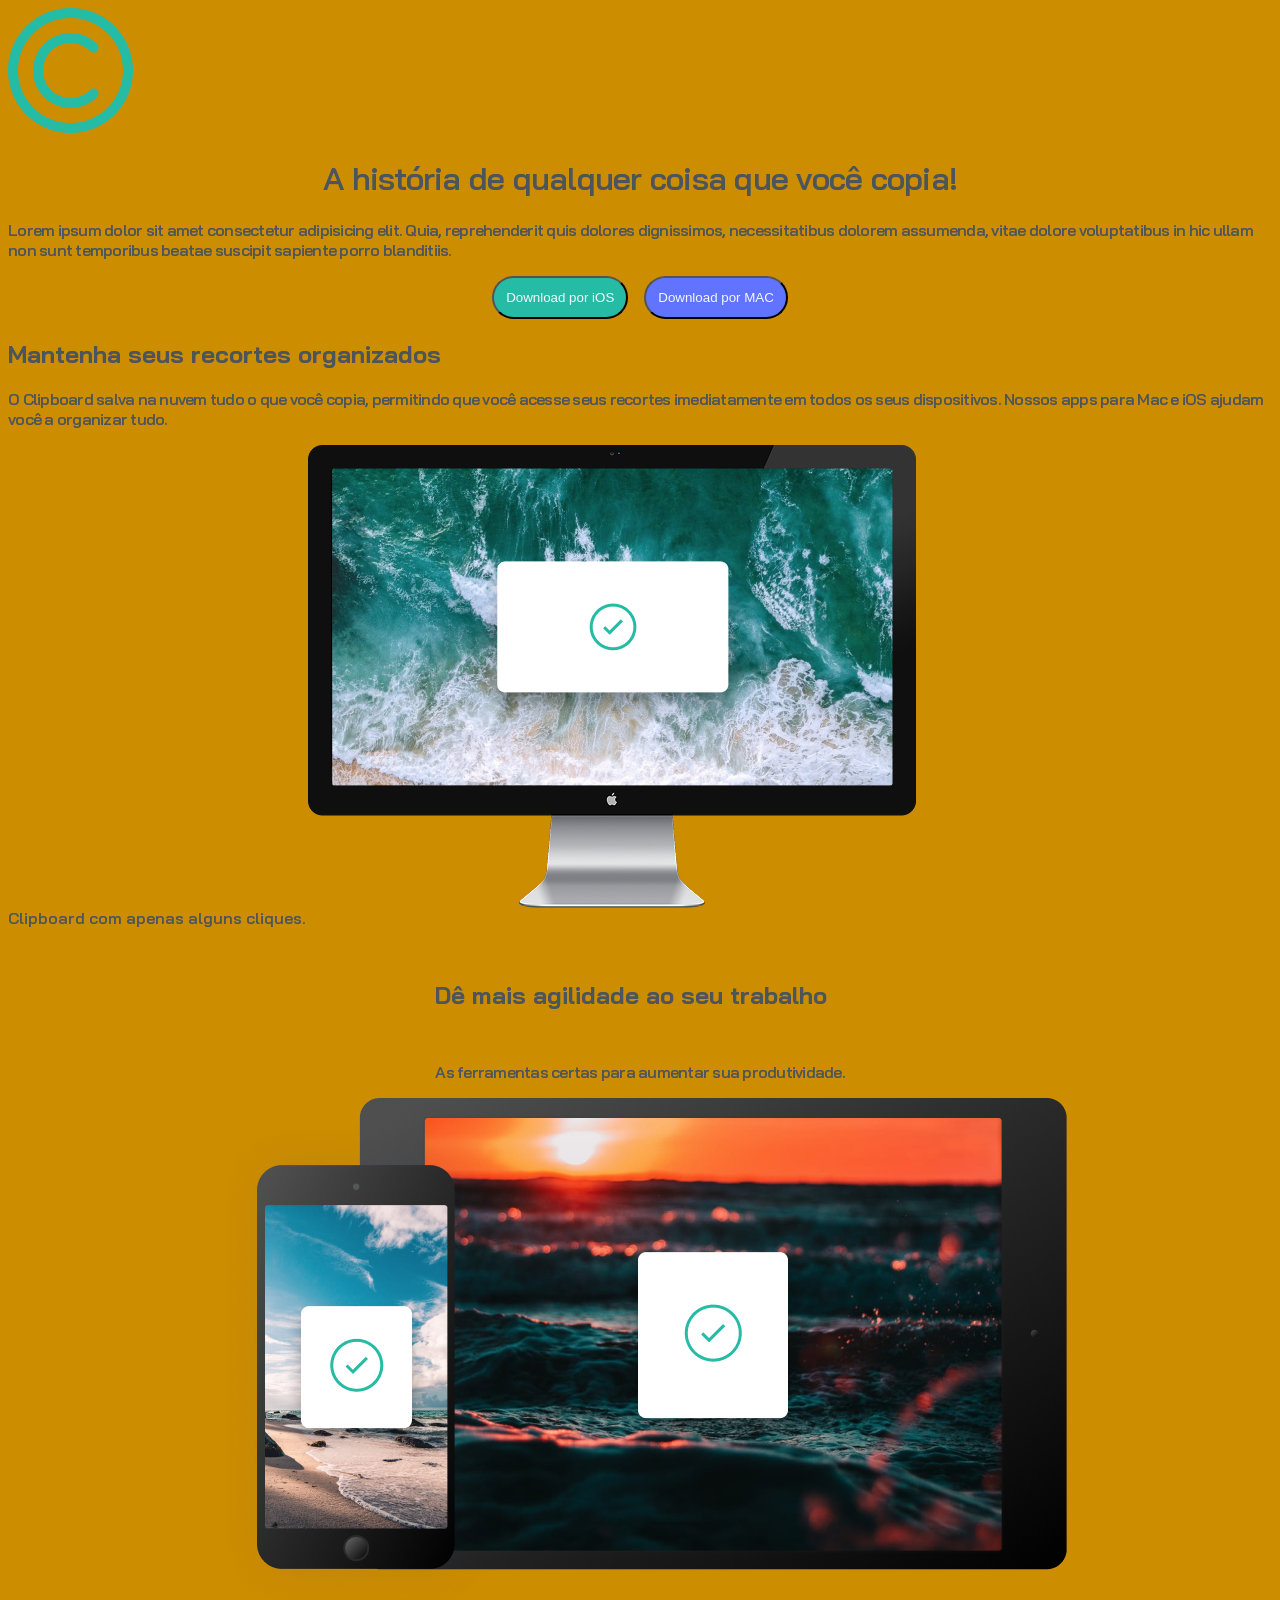
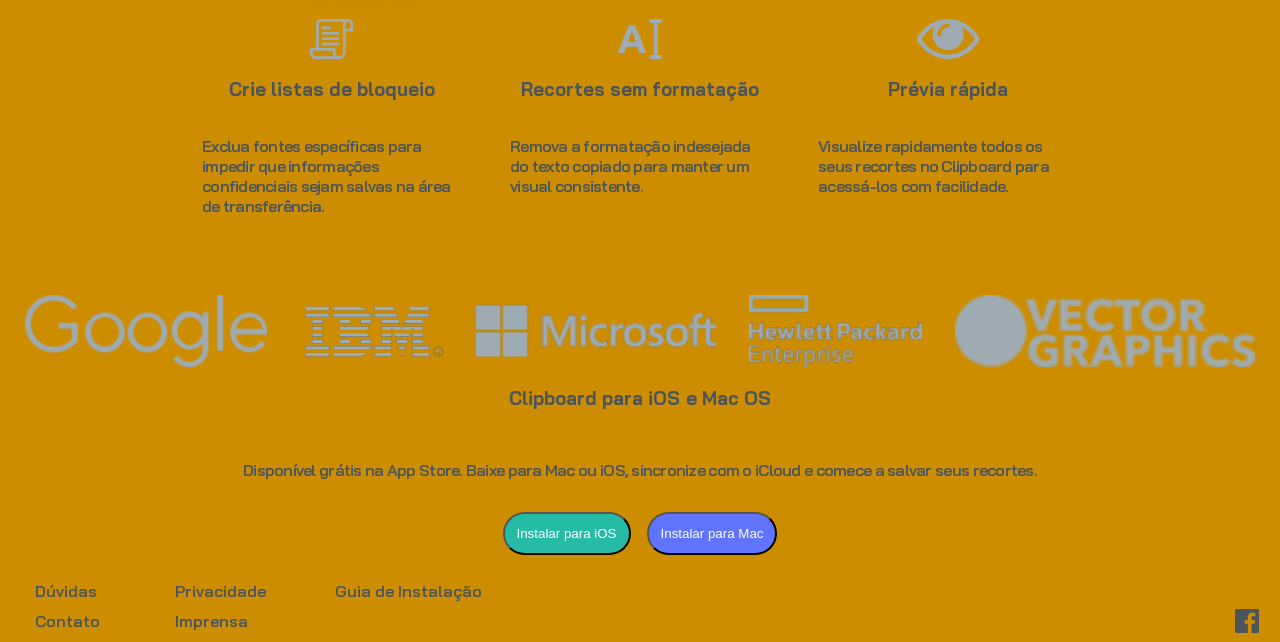
==== index.html @ aa637ab4 "Projeto Layout (Erros no Projeto)" ====
<!doctype html>
<html lang="pt-br">
  <head>
    <meta charset="UTF-8" />
    <link rel="stylesheet" href="style.css" />
    <meta name="viewport" content="width=device-width, initial-scale=1.0" />
    <link rel="preconnect" href="https://fonts.googleapis.com" />
    <link rel="preconnect" href="https://fonts.gstatic.com" crossorigin />
    <link
      href="https://fonts.googleapis.com/css2?family=Bai+Jamjuree:ital,wght@0,200;0,300;0,400;0,500;0,600;0,700;1,200;1,300;1,400;1,500;1,600;1,700&display=swap"
      rel="stylesheet"/>
    <title>Projeto Layout</title>
  </head>
  <body>
    
        <main class="img">
      <img src="img/Logo.png" alt="Logo do site" />
      
    <h1>A história de qualquer coisa que você copia!</h1>
    <p>
      Lorem ipsum dolor sit amet consectetur adipisicing elit. Quia,
      reprehenderit quis dolores dignissimos, necessitatibus dolorem assumenda,
      vitae dolore voluptatibus in hic ullam non sunt temporibus beatae suscipit
      sapiente porro blanditiis.
    </p>
    <section>
      <button class="btn-dw-ios">Download por iOS</button>
      <button class="btn-dw-mac">Download por MAC</button>
    </section>

    </main>
    
    <section class="second-section">
      <h2>Mantenha seus recortes organizados</h2>
      <p class="snippets">
        O Clipboard salva na nuvem tudo o que você copia, permitindo que você
        acesse seus recortes imediatamente em todos os seus dispositivos. Nossos
        apps para Mac e iOS ajudam você a organizar tudo.
      </p>
      <div class="computer">
        <img src="img/Computador.png" alt="Computador analisado" />
        <div class="inf">
          <h3>Busca rápida</h3>
          <p>
            Encontre seus recortes por conteúdo, categoria, endereço da web,
            aplicativo e muito mais.
          </p>
          <h3>Sincronização com o iCloud</h3>
          <p>Salve e sincronize seus recortes instantaneamente em todos os seus dispositivos.</p>
          <h3>Histórico completo</h3>
          <p>Recupere qualquer recorte desde o primeiro dia em que você começou a usar o app.</p>
          <section class="fifth-sec">
            <section class="description">
              <h2>Dê mais agilidade ao seu trabalho</h2>
              <p>As ferramentas certas para aumentar sua produtividade.</p>
            </section>
          </section>
        </div>
      </div>
    </section>
       Clipboard com apenas alguns cliques.</p>
        <section class="fifth-sec">
          <section class="description">
            <h2>Dê mais agilidade ao seu trabalho</h2>
            <p>As ferramentas certas para aumentar sua produtividade.</p>
          </section>
        </section>
       </section>
        <div class="sec-img">
       <img src="img/Tablet.png" alt="Tablet e Celular">
       </div>
    </section>

    <section class="sixth-sec">
      <div class="recursos">
        <div class="image">
          <img src="img/Papel.png" alt="Papel ou recurso">
          <div class="text">
            <h3>Crie listas de bloqueio</h3>
            <p>Exclua fontes específicas para impedir que informações confidenciais sejam salvas na área de transferência.</p>
          </div>
        </div>
      </div>
      <div class="recursos">
        <div class="image">
          <img src="img/Letra A.png" alt="Letra A">
          <div class="text">
            <h3>Recortes sem formatação</h3>
            <p>Remova a formatação indesejada do texto copiado para manter um visual consistente.</p>
          </div>
        </div>
      </div>
      <div class="recursos">
        <div class="image">
          <img src="img/Olho.png" alt="Olho">
          <div class="text">
            <h3>Prévia rápida</h3>
            <p>Visualize rapidamente todos os seus recortes no Clipboard para acessá-los com facilidade.</p>
          </div>
        </div>
      </div>
    </section>
    <section class="logo-group">
        <img src="img/Google.png" alt="Ícone do Google">
        <img src="img/IBM.png" alt="Ícone do IBM">
        <img src="img/Microsoft.png" alt="Ícone da Microsoft">
        <img src="img/Hawlett Packard.png" alt="ícone da Hawlett Packard Enterprise">
        <img src="img/Vector Graphics.png" alt="Ícone da Vector Graphics">
    </section>

    <section class="clip-mac-ios">
        <h3>Clipboard para iOS e Mac OS</h3>
    <p>Disponível grátis na App Store. Baixe para Mac ou iOS, sincronize com o iCloud e comece a salvar seus recortes.</p>

    <div class="buttons">
    <button class="ios-btn">Instalar para iOS</button>
    <button class="mac-btn">Instalar para Mac</button>
    </div>
  </section>

  <footer>
    <div class="image-size" style="grid-row: span 2">
    <img src="img/Logo.png" alt="Símbolo do Copyright">
    </div>
    <a href="#">Dúvidas</a>
    <a href="#">Privacidade</a>
    <a href="#">Guia de Instalação</a>
    <a href="#">Contato</a>
    <a href="#">Imprensa</a>
    <div class="sc-media">
    <img src="img/Frame 358.png" alt="ícones de Redes Sociais">
    </div>
  </footer>
</body>
</html>
---- style.css ----
body{
    background-color: #fff;
    font-family: "Bai Jamjuree", sans-serif;
    font-weight: 600;
    font-style: normal;
}

*{
    color: #4C545C;
}

p, h1{
    font-weight: 600;
    
    display: flex;
    justify-content: center;
    letter-spacing: -0.75px;
    line-height: 125%;

}

div {
    display: flex;
    justify-content: center;
}



.btn-dw-ios{
    background-color: #26BBA4;
    color: aliceblue;
    display: inline-block;
    justify-content: center;
    padding: 12px;
    border-radius: 28px;
}

.btn-dw-mac{
    background-color: #6174FF;
    color: aliceblue;
    padding: 12px;
    border-radius: 28px;
}

section{
    display: flex;
    justify-content: center;
    gap: 16px;
}

.second-section{
    display: block;
}

.computer{
    display: flex;
    justify-content: center;
    align-items: flex-start;
    gap: 48px;
}

.computer{
    display: flex;
    justify-content: flex-start;
    margin-left: 300px;
}

.inf{
    display: block;
    max-width: 300px;
    margin-left: 1000px;
    margin-top: -450px;
}

.third-section{
    display: block;
}

.sec-img{
    display: flex;
    justify-content: center;
}

.clipboard{
    display: flex;
    justify-content: center;
    font-weight: 600;
    font-size: 36px;
    line-height: 125%;
    word-spacing: -0.6px;
}

.fourth-sec{
    margin-bottom: 96px;
    display: flex;
    flex-direction: column;
}

.description{
    display: flex;
    flex-direction: column;
}

.recursos{
    display: block;
    flex-direction: column;
}

.image{
    flex-direction: column;
    align-items: center;
}

.text{
    display: flex;
    flex-direction: column;
    justify-content: center;
    width: 260px;
}

h3, p{
    display: flex;
    justify-content: center;
}

.sixth-sec{
    display: flex;
    justify-content: center;
    align-items: flex-start;
    gap: 48px;
}

.logo-group{
    margin-top: 63px;
    height: 72px;
    display: flex;
    justify-content: space-evenly;
}

.clip-mac-ios{
    size: 20px;
    line-height: 150%;
    word-spacing: 0.15px;
    display: flex;
    flex-direction: column;
}

.ios-btn{
    background-color: #26BBA4;
    color: #fff;
    padding: 12px;
    border-radius: 28px;
}

.mac-btn{
    background-color: #6174FF;
    color: #fff;
    padding: 12px;
    border-radius: 28px;
}

.buttons{
    gap: 16px;
}

.image-size{
    height: 55px;
    width: 55px;
}

a{
    text-decoration: none;
}

footer{
    display: grid;
    grid-template-columns: 110px 140px 160px auto;
    align-items: center;
    justify-content: center;
    column-gap: 0;
    row-gap: 4px;
    margin: 24px auto 0;
}

@media (min-width: 1300px){
    body{
        background-color: #62162f;
    }
    
    h1{
        font-size: 46px;
        line-height: 125%;
        letter-spacing: -0.75px;
        font-weight: 600;
    }

    h2{
        font-size: 36px;
        line-height: 125%;
        letter-spacing: -0.6px;
        font-weight: 600;
    }

    h3{
        font-size: 20px;
        line-height: 150%;
        letter-spacing: 0.15px;
    }

}


@media (max-width: 1300px){
    body{background-color: #cd8d00;}
}

@media (max-width: 500px){
    body{
        background-color: darkblue;
    }
}

.sc-media{
    display: flex;
    justify-content: flex-end;
    margin-left: 900px;
}
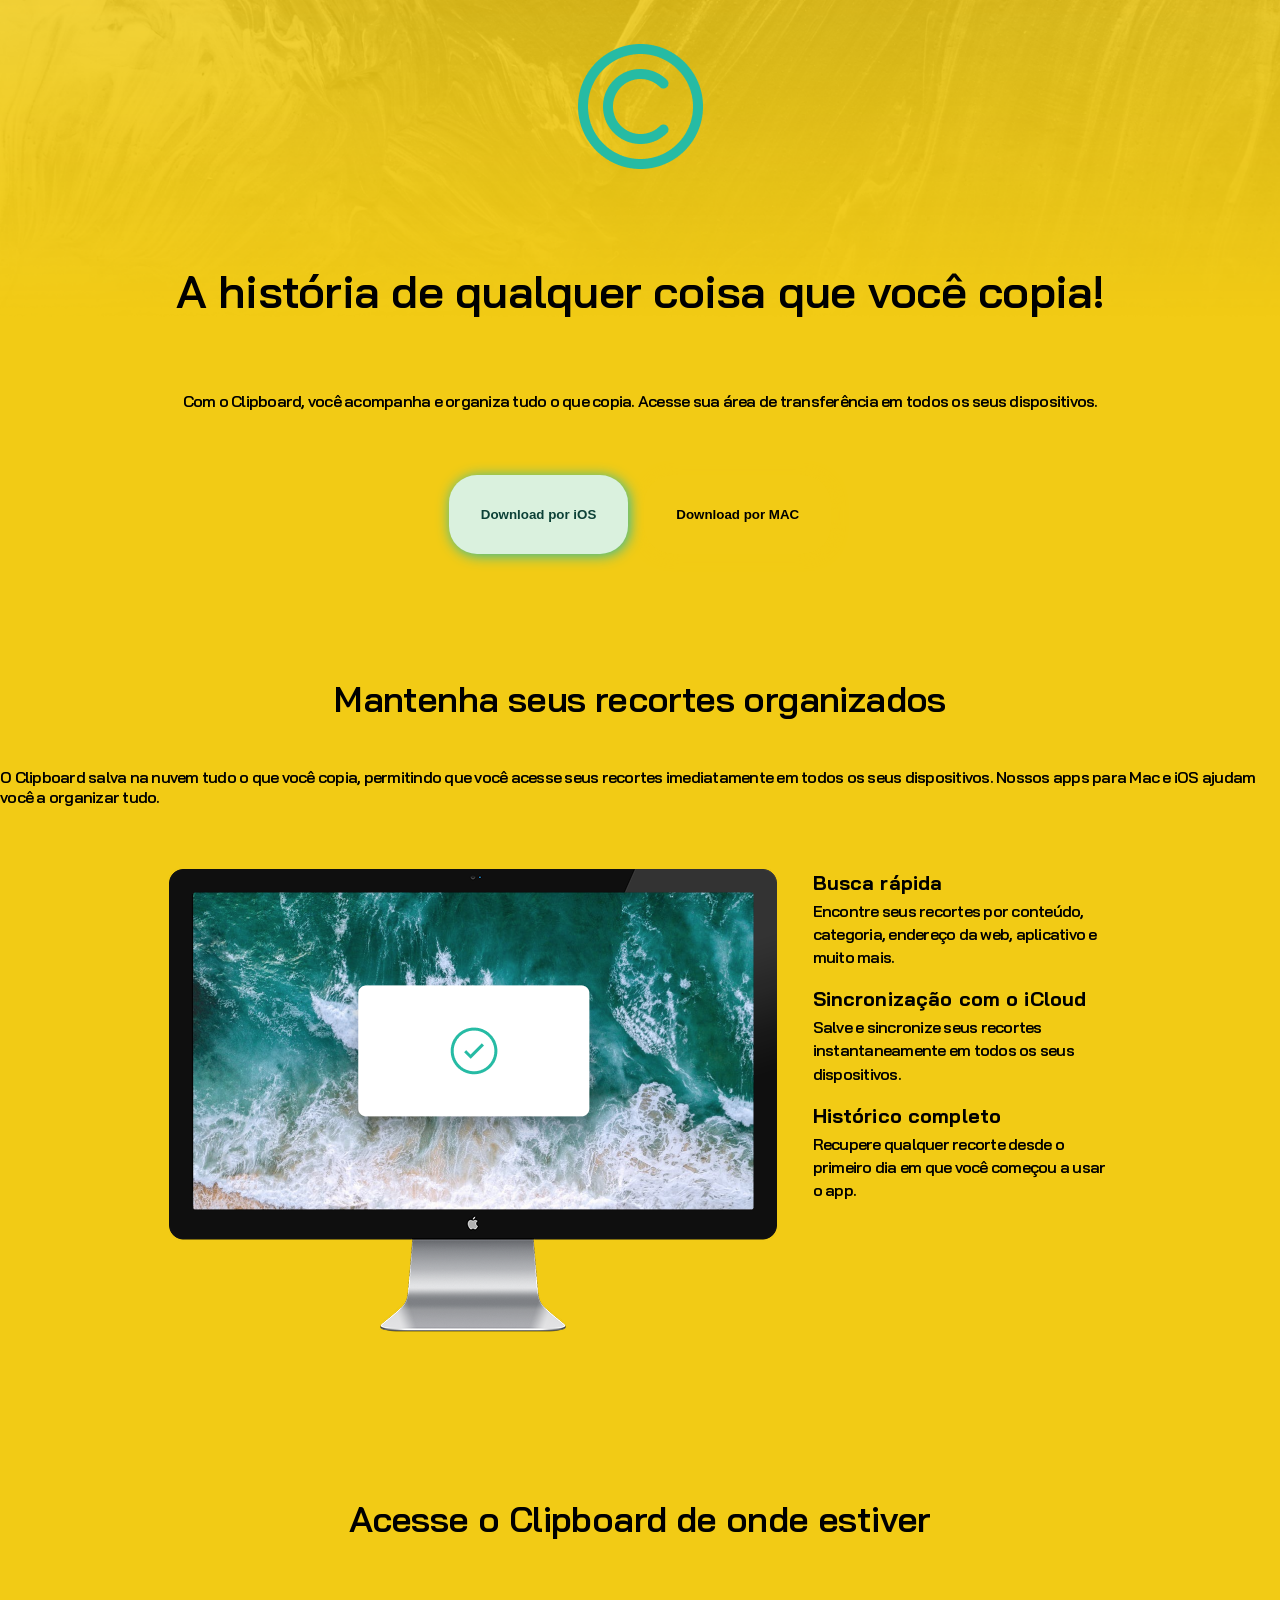
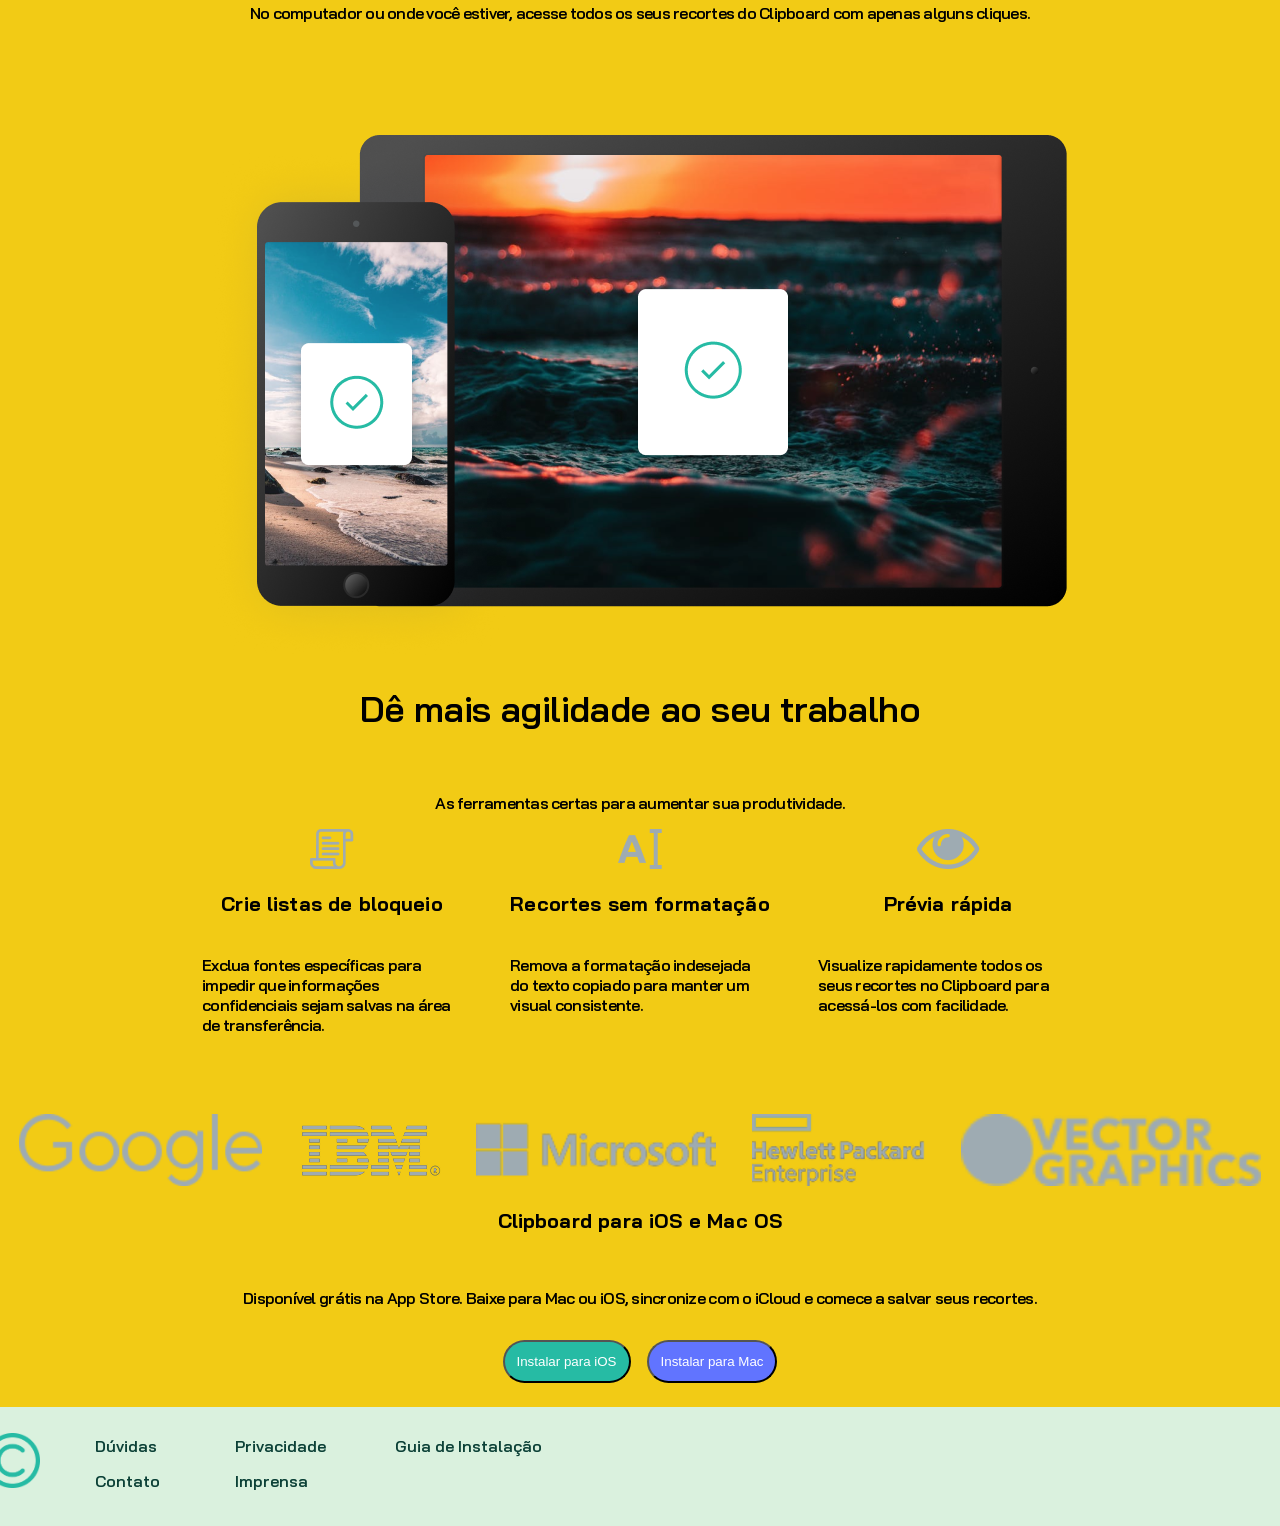
==== commit be727971: "Projeto - Layout alterado (espaçamentos, transições)" ====
--- a/index.html
+++ b/index.html
@@ -12,33 +12,37 @@
     <title>Projeto Layout</title>
   </head>
   <body>
-    
+    <header>
+      <main class="opq-bck">
+    <img src="img/CarbonBack.png" alt="Fundo despojado com rascunhos semelhanteas a carvão" sty>
+      </main>
         <main class="img">
       <img src="img/Logo.png" alt="Logo do site" />
-      
+      </main>
+      <section class="init-inform">
     <h1>A história de qualquer coisa que você copia!</h1>
-    <p>
-      Lorem ipsum dolor sit amet consectetur adipisicing elit. Quia,
-      reprehenderit quis dolores dignissimos, necessitatibus dolorem assumenda,
-      vitae dolore voluptatibus in hic ullam non sunt temporibus beatae suscipit
-      sapiente porro blanditiis.
+    <p>Com o Clipboard, você acompanha e organiza tudo o que copia. Acesse sua área de transferência em todos os seus dispositivos.
     </p>
+    </header>
     <section>
       <button class="btn-dw-ios">Download por iOS</button>
       <button class="btn-dw-mac">Download por MAC</button>
     </section>
-
+</section>
     </main>
     
     <section class="second-section">
       <h2>Mantenha seus recortes organizados</h2>
+      </section>
       <p class="snippets">
         O Clipboard salva na nuvem tudo o que você copia, permitindo que você
         acesse seus recortes imediatamente em todos os seus dispositivos. Nossos
         apps para Mac e iOS ajudam você a organizar tudo.
       </p>
+      
       <div class="computer">
         <img src="img/Computador.png" alt="Computador analisado" />
+        </div>
         <div class="inf">
           <h3>Busca rápida</h3>
           <p>
@@ -50,26 +54,27 @@
           <h3>Histórico completo</h3>
           <p>Recupere qualquer recorte desde o primeiro dia em que você começou a usar o app.</p>
           <section class="fifth-sec">
-            <section class="description">
-              <h2>Dê mais agilidade ao seu trabalho</h2>
-              <p>As ferramentas certas para aumentar sua produtividade.</p>
-            </section>
+         
           </section>
         </div>
       </div>
     </section>
-       Clipboard com apenas alguns cliques.</p>
+    <section class="disclaimer">
+      <h2>Acesse o Clipboard de onde estiver</h2>
+       <p>No computador ou onde você estiver, 
+        acesse todos os seus recortes do Clipboard 
+        com apenas alguns cliques.</p>
+        </section>
         <section class="fifth-sec">
-          <section class="description">
-            <h2>Dê mais agilidade ao seu trabalho</h2>
-            <p>As ferramentas certas para aumentar sua produtividade.</p>
-          </section>
         </section>
        </section>
         <div class="sec-img">
        <img src="img/Tablet.png" alt="Tablet e Celular">
        </div>
-    </section>
+       <section class="description">
+              <h2>Dê mais agilidade ao seu trabalho</h2>
+              <p>As ferramentas certas para aumentar sua produtividade.</p>
+            </section>
 
     <section class="sixth-sec">
       <div class="recursos">
@@ -110,26 +115,27 @@
 
     <section class="clip-mac-ios">
         <h3>Clipboard para iOS e Mac OS</h3>
-    <p>Disponível grátis na App Store. Baixe para Mac ou iOS, sincronize com o iCloud e comece a salvar seus recortes.</p>
+        <p>Disponível grátis na App Store. Baixe para Mac ou iOS, sincronize com o iCloud e comece a salvar seus recortes.</p>
 
-    <div class="buttons">
-    <button class="ios-btn">Instalar para iOS</button>
-    <button class="mac-btn">Instalar para Mac</button>
-    </div>
-  </section>
+        <div class="buttons">
+          <button class="ios-btn">Instalar para iOS</button>
+          <button class="mac-btn">Instalar para Mac</button>
+        </div>
+    </section>
 
-  <footer>
-    <div class="image-size" style="grid-row: span 2">
-    <img src="img/Logo.png" alt="Símbolo do Copyright">
-    </div>
-    <a href="#">Dúvidas</a>
-    <a href="#">Privacidade</a>
-    <a href="#">Guia de Instalação</a>
-    <a href="#">Contato</a>
-    <a href="#">Imprensa</a>
-    <div class="sc-media">
-    <img src="img/Frame 358.png" alt="ícones de Redes Sociais">
-    </div>
+    <footer>
+      <div class="image-size" style="grid-row: span 2">
+          <img src="img/Logo.png" alt="Símbolo do Copyright">
+      </div>
+          <a href="#">Dúvidas</a>
+          <a href="#">Privacidade</a>
+          <a href="#">Guia de Instalação</a>
+          <a href="#">Contato</a>
+          <a href="#">Imprensa</a>
+
+      <div class="sc-media">
+        <img src="img/Frame 358.png" alt="ícones de Redes Sociais">
+      </div>
   </footer>
 </body>
-</html>
+</html>
--- a/style.css
+++ b/style.css
@@ -3,20 +3,59 @@
     font-family: "Bai Jamjuree", sans-serif;
     font-weight: 600;
     font-style: normal;
+    margin: 0;
+}
+
+
+
+.opq-bck,
+.opq-bck img{
+    width: 100%;
+}
+
+/* Alteracao: fundo atras do header, sem ocupar espaco no fluxo */
+.opq-bck{
+    position: absolute;
+    top: 0;
+    left: 0;
+    z-index: -1;
+}
+
+.img{
+    margin-top: 44px;
+}
+
+.opq-bck img{
+    display: block;
+    height: auto;
 }
 
 *{
-    color: #4C545C;
+    color: #6174FF;
 }
 
 p, h1{
     font-weight: 600;
-    
     display: flex;
     justify-content: center;
     letter-spacing: -0.75px;
     line-height: 125%;
-
+}
+
+.img{
+    margin-bottom: 56px;
+}
+
+.inf{
+    margin-left: 72px;
+}
+
+.init-inform{
+    margin-bottom: 48px;
+}
+
+.second-section{
+    margin-top: 92px;
 }
 
 div {
@@ -24,52 +63,107 @@
     justify-content: center;
 }
 
-
+.computer, .inf{
+    margin-bottom: 150px;
+}
+
+.disclaimer{
+    margin-bottom: 96px;
+}
 
 .btn-dw-ios{
-    background-color: #26BBA4;
+    background-color: #daf1de;
+    color: #0c4137;
+    display: inline-block;
+    justify-content: center;
+    padding: 12px;
+    box-shadow: 1.5px 1.5px 14px #26BBA4;
+    border-radius: 28px;
+    border: none;
+    padding: 32px;
+    cursor: pointer;
+    font-weight: 600;
+}
+
+.btn-dw-ios:hover{
+    background-color: #a82223;
+    color: #fff;
+    box-shadow: 1.5px 1.5px 14px #a82223;
+    transform: scale(1.1);
+    transition: all 1s ease;
+    transition: background-color 0.5 ease, color 0.5 ease;
+}
+
+.btn-dw-mac{
+    background-color: #f2cb15;
+    color: black;
+    font-weight: 600;
+    box-shadow: 1.5px 1.5px 14px #f2cb15;
+    padding: 32px;
+    border-radius: 28px;
+    border: none;
+    cursor: pointer;
+}
+
+.btn-dw-mac:hover{
+    background-color: #6174FF;
+    box-shadow: 1.5px 1.5px 14px #6174FF;
     color: aliceblue;
+    transform: scale(1.1);
+    transition: all 1s ease;
+    transition: background-color 0.5 ease, color 0.5 ease;
+}
+
+section{
+    display: flex;
+    justify-content: center;
+    gap: 16px;
+}
+
+.second-section{
+    display: flex;
+    justify-content: center;
+}
+
+.computer{
+    display: flex;
+    justify-content: center;
+    margin-bottom: 15px;
+    
+    gap: 48px;
+}
+
+::selection{
+    background-color: olivedrab;
+}
+
+.computer{
+    display: inline-flex;
+    justify-content: flex-start;
+    margin-left: max(0px, calc((100% - 943px) / 2));
+}
+
+.inf{
     display: inline-block;
-    justify-content: center;
-    padding: 12px;
-    border-radius: 28px;
-}
-
-.btn-dw-mac{
-    background-color: #6174FF;
-    color: aliceblue;
-    padding: 12px;
-    border-radius: 28px;
-}
-
-section{
-    display: flex;
-    justify-content: center;
-    gap: 16px;
-}
-
-.second-section{
+    max-width: 300px;
+    margin: 0 0 0 32px;
+    vertical-align: top;
+}
+
+.inf > h3,
+.inf > p{
     display: block;
-}
-
-.computer{
-    display: flex;
-    justify-content: center;
-    align-items: flex-start;
-    gap: 48px;
-}
-
-.computer{
-    display: flex;
-    justify-content: flex-start;
-    margin-left: 300px;
-}
-
-.inf{
-    display: block;
-    max-width: 300px;
-    margin-left: 1000px;
-    margin-top: -450px;
+    margin: 0;
+}
+
+.inf > h3{
+    line-height: 1.35;
+    margin-bottom: 4px;
+}
+
+.inf > p{
+    line-height: 1.45;
+    margin-bottom: 16px;
 }
 
 .third-section{
@@ -80,6 +174,13 @@
     display: flex;
     justify-content: center;
 }
+
+.img{
+    display: flex;
+    justify-content: center;
+}
+
+
 
 .clipboard{
     display: flex;
@@ -98,6 +199,7 @@
 
 .description{
     display: flex;
+    justify-content: center;
     flex-direction: column;
 }
 
@@ -172,6 +274,11 @@
     text-decoration: none;
 }
 
+img{
+    max-width: 100%;
+    height: auto;
+}
+
 footer{
     display: grid;
     grid-template-columns: 110px 140px 160px auto;
@@ -184,9 +291,12 @@
 
 @media (min-width: 1300px){
     body{
-        background-color: #62162f;
-    }
-    
+        background-color: #cfd4da;
+        *{
+            color: #555c66;
+        }
+    }
+}
     h1{
         font-size: 46px;
         line-height: 125%;
@@ -207,21 +317,134 @@
         letter-spacing: 0.15px;
     }
 
-}
-
 
 @media (max-width: 1300px){
-    body{background-color: #cd8d00;}
+    body{
+        background-color: #f2cb15;
+
+        *{
+            color: black;
+        }
+        ::selection{
+            background-color: bisque;
+        }
+    }
 }
 
 @media (max-width: 500px){
     body{
         background-color: darkblue;
+        
+        *{
+            color: aliceblue;
+        }
     }
 }
 
 .sc-media{
     display: flex;
+
     justify-content: flex-end;
     margin-left: 900px;
-} +}
+
+.description, h2{
+    display: flex;
+    justify-content: center;
+}
+
+.disclaimer{
+    margin-top: 120px;
+    margin-bottom: 96px;
+    display: flex;
+    flex-direction: column;
+}
+
+.opq-bck img{
+    display: block;
+    width: 100%;
+    height: auto;
+}
+
+.init-inform{
+    flex-direction: column;
+}
+
+footer, a{
+    background-color: #daf1de;
+    color: #0c4137;
+    font-weight: 600;
+}
+
+.sc-media{
+    margin-bottom: 32px;
+}
+
+footer{
+    padding-bottom: 26px;
+    padding-top: 26px;
+}
+
+.image-size{
+    padding-bottom: 12px;
+}
+
+@media (max-width: 600px){
+    footer{
+        grid-template-columns: 1fr;
+        justify-items: center;
+        row-gap: 12px;
+    }
+
+    .image-size{
+        grid-row: auto;
+    }
+
+    a{
+        text-align: center;
+    }
+
+    .sc-media{
+        justify-content: center;
+        margin-left: 0;
+    }
+}
+
+@media (max-width: 900px){
+    .computer{
+        display: flex;
+        width: 100%;
+        margin-left: 0;
+        justify-content: center;
+        flex-wrap: wrap;
+        gap: 24px;
+    }
+
+    .computer img, .sec-img img{
+        width: 90%;
+    }
+
+    .inf{
+        max-width: 90%;
+        margin: 0 auto;
+    }
+
+    .sixth-sec{
+        flex-wrap: wrap;
+        gap: 24px;
+    }
+
+    .logo-group{
+        height: auto;
+        flex-wrap: wrap;
+        gap: 24px;
+    }
+
+    .logo-group img{
+        max-width: 140px;
+    }
+}
+
+.snippets{
+    margin-bottom: 62px;
+}
